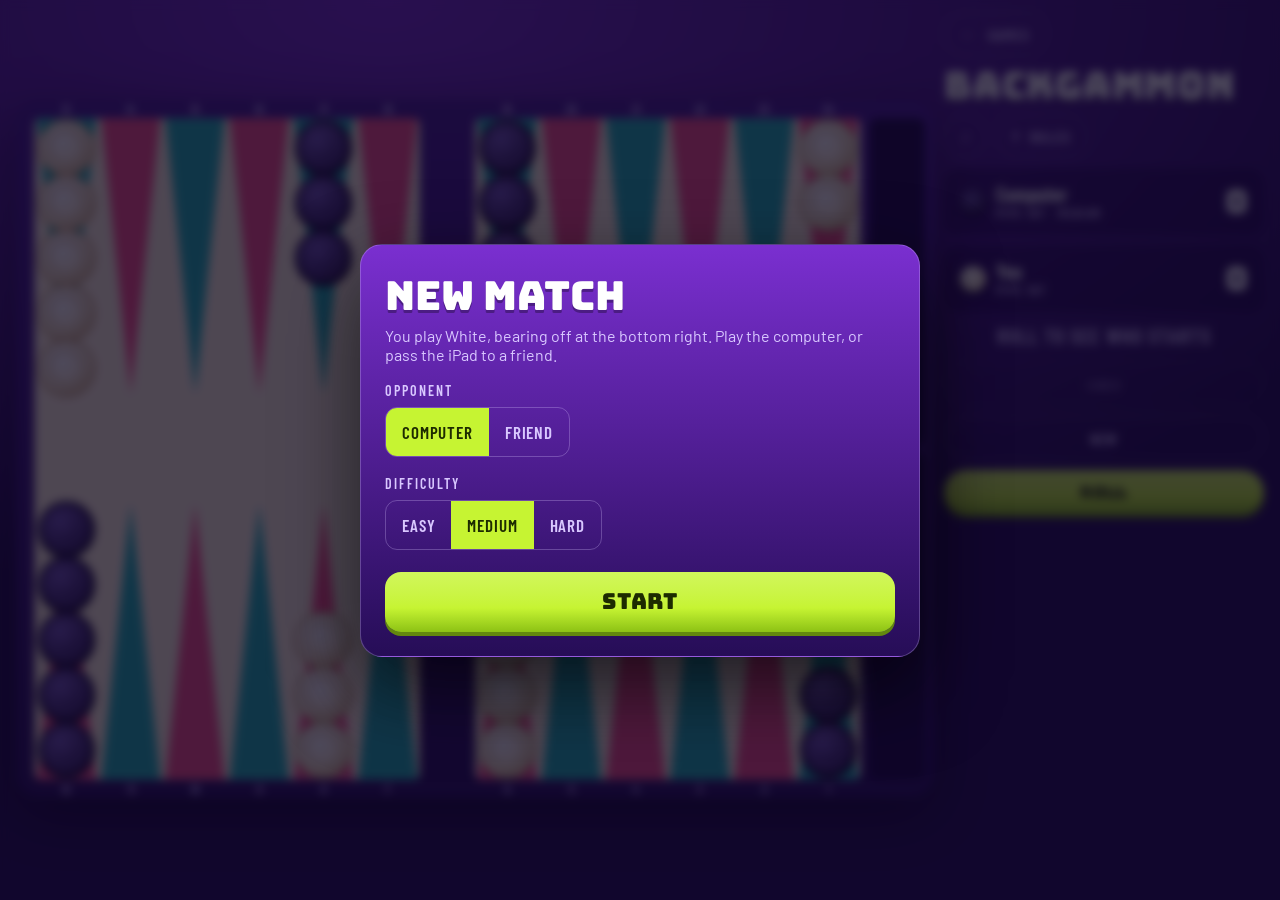
==== games/backgammon/index.html @ a5b7aa3c "Add Game Room site: carousel game select, Checkers, Backgammon, Dots & Boxes - index.html: swipeable" ====
<!doctype html>
<html lang="en">
<head>
<meta charset="utf-8">
<meta name="viewport" content="width=device-width, initial-scale=1, viewport-fit=cover, user-scalable=no">
<meta name="apple-mobile-web-app-capable" content="yes">
<meta name="mobile-web-app-capable" content="yes">
<meta name="apple-mobile-web-app-status-bar-style" content="black-translucent">
<meta name="theme-color" content="#3a1478">
<title>Backgammon</title>
<link rel="stylesheet" href="../../assets/kit.css">
<style>
/* Layout: portrait = top bar, player cards, status, board (turned sideways so it fills a tall screen), action row.
   Landscape = board on the left at full height, side rail on the right. */
:root{
  --bg1:#7a2fd0; --bg2:#260d57;
  --muted:#d9c8ff; --panel:rgba(20,0,60,.35); --line:rgba(217,200,255,.28);
  --accent:#c6f432; --accent-2:#8dc214; --accent-ink:#1d2b00;
}
.page{height:100%;display:grid;gap:10px;
  grid-template-columns:minmax(0,1fr);
  grid-template-rows:auto auto auto minmax(0,1fr) auto;
  grid-template-areas:"top" "players" "status" "board" "actions"}
.topbar{grid-area:top}
.players{grid-area:players}
.status{grid-area:status}
.boardArea{grid-area:board;min-height:0;display:flex;align-items:center;justify-content:center}
.boardArea svg{width:100%;height:100%;display:block;filter:drop-shadow(0 18px 30px rgba(0,0,0,.45))}
.actions{grid-area:actions;display:flex;gap:10px;justify-content:center}
.actions .btn{flex:1;max-width:220px}
.actions #btnMain{flex:2}
@media (orientation:landscape) and (min-width:700px){
  .page{grid-template-columns:minmax(0,1fr) clamp(250px,27vw,320px);
    grid-template-rows:auto auto auto minmax(0,1fr);
    grid-template-areas:"board top" "board players" "board status" "board actions"}
  .players{grid-template-columns:1fr}
  .actions{flex-direction:column;justify-content:flex-start}
  .actions .btn,.actions #btnMain{flex:none;max-width:none}
}
.swatch.w{background:radial-gradient(circle at 40% 35%,#fff,#f5e6c8 70%,#c9a978)}
.swatch.k{background:radial-gradient(circle at 40% 35%,#6b4fb0,#33215c 70%,#160b33)}

/* SVG pieces */
.hl{animation:pulse 1s ease-in-out infinite}
@keyframes pulse{50%{opacity:.35}}
.hit{fill:transparent;cursor:pointer}
@media (prefers-reduced-motion: reduce){ .hl{animation:none} }
</style>
</head>
<body>
<div class="page">
  <header class="topbar">
    <a class="btn" href="../../index.html" aria-label="Back to all games">&#8592;<span class="wide">&nbsp;Games</span></a>
    <div class="logo">BACKGAMMON</div>
    <div class="btns">
      <button class="btn" id="btnSound" type="button">♪</button>
      <button class="btn" id="btnRules" type="button" aria-label="Rules">?<span class="wide">&nbsp;Rules</span></button>
    </div>
  </header>

  <section class="players" aria-label="Players">
    <div class="pcard" id="card1"><span class="swatch k"></span><div class="who"><div class="nm" id="name1">Computer</div><div class="sub" id="sub1"></div></div><div class="num" id="score1" title="Match points">0</div></div>
    <div class="pcard" id="card0"><span class="swatch w"></span><div class="who"><div class="nm" id="name0">You</div><div class="sub" id="sub0"></div></div><div class="num" id="score0" title="Match points">0</div></div>
  </section>

  <div class="status" id="status" role="status" aria-live="polite"></div>

  <div class="boardArea" id="boardArea">
    <svg id="svg" xmlns="http://www.w3.org/2000/svg" role="img" aria-label="Backgammon board"></svg>
  </div>

  <div class="actions">
    <button class="btn" id="btnUndo" type="button">Undo</button>
    <button class="btn" id="btnNew" type="button">New</button>
    <button class="btn primary" id="btnMain" type="button">ROLL</button>
  </div>
</div>

<div class="overlay" id="setup" hidden>
  <div class="sheet" role="dialog" aria-labelledby="setupTitle">
    <h2 id="setupTitle">New match</h2>
    <p class="sub">You play White, bearing off at the bottom right. Play the computer, or pass the iPad to a friend.</p>
    <h4>Opponent</h4>
    <div class="seg" id="segMode"><button type="button" data-v="cpu">Computer</button><button type="button" data-v="2p">Friend</button></div>
    <div id="levelWrap">
      <h4>Difficulty</h4>
      <div class="seg" id="segLevel"><button type="button" data-v="easy">Easy</button><button type="button" data-v="medium">Medium</button><button type="button" data-v="hard">Hard</button></div>
    </div>
    <button class="btn primary big go" id="btnStart" type="button">START</button>
  </div>
</div>

<div class="overlay" id="rulesBox" hidden>
  <div class="sheet" role="dialog" aria-labelledby="rulesTitle">
    <h2 id="rulesTitle">How to play</h2>
    <ol class="rules">
      <li>Race all 15 of your checkers around the board into your home (the six points at the bottom right for White), then bear them off. First to bear off all 15 wins.</li>
      <li>Roll two dice. Each die is a separate move. Doubles play four times.</li>
      <li>Tap a checker, then tap one of the glowing points to move it. You can't land on a point holding two or more of your opponent's checkers.</li>
      <li>Land on a lone opposing checker (a <b>blot</b>) to hit it onto the bar. A checker on the bar must come back in through the opponent's home before anything else can move.</li>
      <li>You must use both dice if you can. If only one can be played, you must play the larger one if possible.</li>
      <li>Once all your checkers are home, move them onto the tray to bear off. A die bigger than needed can bear off your farthest checker.</li>
      <li>Win before your opponent bears any off for a <b>gammon</b> (2 points). If they also still have a checker on the bar or in your home, it's a <b>backgammon</b> (3 points).</li>
    </ol>
    <button class="btn primary big go" id="closeRules" type="button">GOT IT</button>
  </div>
</div>

<div class="overlay" id="overBox" hidden>
  <div class="sheet center" role="dialog" aria-labelledby="overTitle">
    <h2 id="overTitle">You win</h2>
    <p class="sub" id="overSub"></p>
    <button class="btn primary big go" id="btnNext" type="button">NEXT GAME</button>
    <button class="btn go" id="btnChange" type="button" style="width:100%">New match</button>
  </div>
</div>

<script src="../../assets/kit.js"></script>
<script>
(function(){
'use strict';
const {sleep, sound, callout, confetti, stopConfetti, seg, RM} = Kit;
const $ = id => document.getElementById(id);
const store = Kit.store('backgammon');

/* ---------- Engine ----------
   pts[1..24]: positive = White (side 0), negative = Black (side 1).
   White moves 24 -> 1 and bears off from 1-6. Black moves 1 -> 24 and bears off from 19-24.
   A single move is {from, to, d}; from may be 'bar', to may be 'off'. */
const BAR = 'bar', OFF = 'off';
const sgn = side => side === 0 ? 1 : -1;
const clone = st => ({pts: st.pts.slice(), bar: st.bar.slice(), off: st.off.slice()});
const key = st => st.pts.join(',') + '|' + st.bar.join(',') + '|' + st.off.join(',');

function initialPos(){
  const pts = new Array(26).fill(0);
  pts[24] = 2; pts[13] = 5; pts[8] = 3; pts[6] = 5;
  pts[1] = -2; pts[12] = -5; pts[17] = -3; pts[19] = -5;
  return {pts, bar: [0, 0], off: [0, 0]};
}
function allHome(st, side){
  if (st.bar[side]) return false;
  const s = sgn(side);
  for (let p = 1; p <= 24; p++){
    if (st.pts[p] * s > 0 && (side === 0 ? p > 6 : p < 19)) return false;
  }
  return true;
}
function singles(st, side, d){
  const s = sgn(side), out = [];
  const open = p => st.pts[p] * s >= -1;
  if (st.bar[side]){
    const to = side === 0 ? 25 - d : d;
    if (open(to)) out.push({from: BAR, to, d});
    return out;
  }
  const home = allHome(st, side);
  for (let p = 1; p <= 24; p++){
    if (st.pts[p] * s <= 0) continue;
    const t = side === 0 ? p - d : p + d;
    if (t >= 1 && t <= 24){ if (open(t)) out.push({from: p, to: t, d}); }
    else if (home){
      const exact = side === 0 ? t === 0 : t === 25;
      let behind = false;
      if (!exact){
        if (side === 0){ for (let q = p + 1; q <= 6; q++) if (st.pts[q] > 0) behind = true; }
        else { for (let q = 19; q < p; q++) if (st.pts[q] < 0) behind = true; }
      }
      if (exact || !behind) out.push({from: p, to: OFF, d});
    }
  }
  return out;
}
function applyMove(st, side, m){
  const n = clone(st), s = sgn(side);
  if (m.from === BAR) n.bar[side]--; else n.pts[m.from] -= s;
  if (m.to === OFF) n.off[side]++;
  else {
    if (n.pts[m.to] * s === -1){ n.pts[m.to] = 0; n.bar[1 - side]++; }
    n.pts[m.to] += s;
  }
  return n;
}
const isHit = (st, side, m) => m.to !== OFF && st.pts[m.to] * sgn(side) === -1;
const distinct = R => [...new Set(R)];
const without = (R, d) => { const i = R.indexOf(d), c = R.slice(); c.splice(i, 1); return c; };

function maxMoves(st, side, R, memo){
  if (!R.length) return 0;
  const k = key(st) + '#' + R.join('');
  if (memo.has(k)) return memo.get(k);
  let best = 0;
  outer: for (const d of distinct(R)){
    const rest = without(R, d);
    for (const m of singles(st, side, d)){
      const v = 1 + maxMoves(applyMove(st, side, m), side, rest, memo);
      if (v > best) best = v;
      if (best === R.length) break outer;
    }
  }
  memo.set(k, best);
  return best;
}
/* Moves playable right now, given that the turn must use `need` more dice in total. */
function legalNow(st, side, R, need, total, diceAll){
  if (need <= 0) return [];
  const memo = new Map(), out = [];
  for (const d of distinct(R)){
    const rest = without(R, d);
    for (const m of singles(st, side, d)){
      if (1 + maxMoves(applyMove(st, side, m), side, rest, memo) === need) out.push(m);
    }
  }
  if (total === 1 && diceAll.length === 2 && diceAll[0] !== diceAll[1] && R.length === 2){
    const hi = Math.max(...R);
    if (out.some(m => m.d === hi)) return out.filter(m => m.d === hi);
  }
  return out;
}
/* Every distinct end position for a full turn, with one move sequence reaching it. */
function allPlays(st, side, dice){
  const total = maxMoves(st, side, dice, new Map());
  const out = new Map();
  if (!total) return [];
  // if only one die can be played, it must be the larger one when possible
  let start = dice;
  if (total === 1 && dice.length === 2 && dice[0] !== dice[1]){
    const hi = Math.max(...dice), lo = Math.min(...dice);
    start = singles(st, side, hi).length ? [hi] : [lo];
  }
  const seen = new Set();
  (function rec(cur, R, seq){
    if (seq.length === total){ const k = key(cur); if (!out.has(k)) out.set(k, {seq, st: cur}); return; }
    const vk = key(cur) + '#' + R.join('');
    if (seen.has(vk)) return; seen.add(vk);
    for (const d of distinct(R)) for (const m of singles(cur, side, d)) rec(applyMove(cur, side, m), without(R, d), seq.concat(m));
  })(st, start, []);
  return [...out.values()];
}
function pipCount(st, side){
  let n = st.bar[side] * 25;
  for (let p = 1; p <= 24; p++){
    const v = st.pts[p] * sgn(side);
    if (v > 0) n += v * (side === 0 ? p : 25 - p);
  }
  return n;
}

/* ---------- Computer player ---------- */
const HITP = [0, 11, 12, 14, 15, 15, 17, 6, 6, 5, 3, 2, 3]; // ways out of 36 to hit at distance d
function evaluate(st, side){
  const s = sgn(side), o = 1 - side;
  const P = r => st.pts[side === 0 ? r : 25 - r] * s;   // my-relative view: r=1 is my deepest home point
  let myPip = st.bar[side] * 25, opPip = st.bar[o] * 25, myMax = st.bar[side] ? 25 : 0, opMin = st.bar[o] ? 0 : 26;
  for (let r = 1; r <= 24; r++){
    const v = P(r);
    if (v > 0){ myPip += v * r; if (r > myMax) myMax = r; }
    else if (v < 0){ opPip += -v * (25 - r); if (r < opMin) opMin = r; }
  }
  if (myMax < opMin) return (opPip - myPip) * 2 + st.off[side] * 2;   // pure race
  let sc = (opPip - myPip) * 0.9;
  let run = 0, bestRun = 0, homeMade = 0;
  for (let r = 1; r <= 24; r++){
    const v = P(r);
    if (v >= 2){
      sc += 2;
      if (r <= 6){ sc += 4; homeMade++; }
      if (r >= 4 && r <= 7) sc += 3;
      if (r >= 18) sc += 2.5;
      if (v > 3) sc -= (v - 3) * 1.2;
      run++; if (run > bestRun) bestRun = run;
    } else run = 0;
    if (v === 1){
      let shots = 0;
      for (let d = 1; d <= 12; d++){
        const q = r - d; if (q < 0) break;
        const opp = q === 0 ? st.bar[o] : Math.max(0, -P(q));
        if (opp) shots += HITP[d];
      }
      sc -= Math.min(shots, 30) / 36 * (8 + (25 - r) * 0.6);
    }
  }
  if (bestRun >= 3) sc += (bestRun - 2) * (bestRun - 2) * 4;
  sc += st.bar[o] * (6 + homeMade * 2);
  sc -= st.bar[side] * 6;
  sc += st.off[side] * 1.5;
  return sc;
}
const ROLLS = []; for (let a = 1; a <= 6; a++) for (let b = a; b <= 6; b++) ROLLS.push({dice: a === b ? [a, a, a, a] : [a, b], w: a === b ? 1 : 2});
function choosePlay(st, side, dice, level){
  const plays = allPlays(st, side, dice);
  if (plays.length <= 1) return plays[0];
  if (level === 'easy' && Math.random() < 0.45) return plays[Math.floor(Math.random() * plays.length)];
  plays.forEach(p => p.v = evaluate(p.st, side) + (level === 'easy' ? Math.random() * 12 : 0));
  plays.sort((a, b) => b.v - a.v);
  if (level !== 'hard') return plays[0];
  // look one roll ahead: how does each top candidate hold up against the opponent's best reply?
  const o = 1 - side, cands = plays.slice(0, 6), t0 = performance.now();
  for (const c of cands){
    let sum = 0, wt = 0;
    for (const r of ROLLS){
      const replies = allPlays(c.st, o, r.dice);
      let worst = evaluate(c.st, side);
      if (replies.length){
        let bv = -Infinity, bs = null;
        for (const rp of replies){ const v = evaluate(rp.st, o); if (v > bv){ bv = v; bs = rp.st; } }
        worst = evaluate(bs, side);
      }
      sum += worst * r.w; wt += r.w;
    }
    c.v2 = sum / wt;
    if (performance.now() - t0 > 1500) break;
  }
  cands.sort((a, b) => (b.v2 ?? -1e9) - (a.v2 ?? -1e9));
  return cands[0];
}

/* ---------- State ---------- */
const cfg = Object.assign({mode: 'cpu', level: 'medium'}, store.get('cfg', {}));
let S = null;
/* S: {st, turn, phase:'opening'|'roll'|'move'|'done'|'over', dice:[{v,used}], total, stack:[], opening:[a,b]|null,
       score:[a,b], mode, level, last:[moves of previous turn]} */
let sel = null, busy = false, gen = 0, rolling = null, portrait = false, flyers = [], hidden = [];
const isCpu = side => S.mode === 'cpu' && side === 1;
const names = () => S.mode === 'cpu' ? ['You', 'Computer'] : ['White', 'Black'];
const remaining = () => S.dice.filter(d => !d.used).map(d => d.v);
const usedCount = () => S.dice.filter(d => d.used).length;
function legal(){
  if (S.phase !== 'move') return [];
  return legalNow(S.st, S.turn, remaining(), S.total - usedCount(), S.total, S.dice.map(d => d.v).slice(0, 2));
}
function save(){ store.set('game', S); }

/* ---------- Geometry (landscape board coordinates; portrait rotates the whole group) ---------- */
const W = 1000, H = 760, R = 30;
const colX = col => (col < 6 ? 20 + col * 70 : 500 + (col - 6) * 70);
const pointCol = p => p <= 12 ? 12 - p : p - 13;
const isTop = p => p >= 13;
const step = (n, room) => n <= 5 ? 60 : Math.min(60, room / (n - 1));
function slot(loc, side, i, n){
  if (loc === BAR){
    const st = step(n, 270);
    return {x: 470, y: side === 0 ? 380 - 40 - i * st : 380 + 40 + i * st};
  }
  if (loc === OFF) return {x: 960, y: side === 0 ? 740 - 12 - i * 21 : 20 + 12 + i * 21};
  const cx = colX(pointCol(loc)) + 35, st = step(n, 290);
  return {x: cx, y: isTop(loc) ? 20 + R + 2 + i * st : 740 - R - 2 - i * st};
}
function countAt(st, loc, side){
  if (loc === BAR) return st.bar[side];
  if (loc === OFF) return st.off[side];
  return Math.abs(st.pts[loc]);
}

/* ---------- Rendering ---------- */
const svg = $('svg');
const PIPS = {1: [[0, 0]], 2: [[-1, -1], [1, 1]], 3: [[-1, -1], [0, 0], [1, 1]], 4: [[-1, -1], [1, -1], [-1, 1], [1, 1]], 5: [[-1, -1], [1, -1], [0, 0], [-1, 1], [1, 1]], 6: [[-1, -1], [1, -1], [-1, 0], [1, 0], [-1, 1], [1, 1]]};
function checker(side, x, y, cls){
  const f = side === 0 ? 'url(#cw)' : 'url(#ck)', st = side === 0 ? '#b8956a' : '#12082b', ring = side === 0 ? 'rgba(170,130,80,.45)' : 'rgba(140,110,220,.45)';
  return `<g transform="translate(${x},${y})" class="${cls || ''}"><circle r="${R}" fill="${f}" stroke="${st}" stroke-width="2.5"/><circle r="${R * .62}" fill="none" stroke="${ring}" stroke-width="2.5"/></g>`;
}
function slab(side, x, y){
  return `<rect x="${x - 25}" y="${y - 9}" width="50" height="17" rx="5" fill="${side === 0 ? '#fff4e0' : '#3b2569'}" stroke="${side === 0 ? '#b8956a' : '#12082b'}" stroke-width="2"/>`;
}
function die(x, y, v, used, size){
  const s = size || 56, h = s / 2;
  let out = `<g transform="translate(${x},${y})" opacity="${used ? .3 : 1}"><rect x="${-h}" y="${-h + 4}" width="${s}" height="${s}" rx="${s * .2}" fill="#5e8a00"/><rect x="${-h}" y="${-h}" width="${s}" height="${s}" rx="${s * .2}" fill="url(#dg)" stroke="#5e8a00" stroke-width="1.5"/>`;
  for (const [a, b] of PIPS[v]) out += `<circle cx="${a * s * .27}" cy="${b * s * .27}" r="${s * .09}" fill="#22113f"/>`;
  return out + '</g>';
}
function isHidden(loc, side, i){ return hidden.some(h => h.loc === loc && h.side === side && h.i === i); }

function render(){
  const area = $('boardArea');
  portrait = area.clientWidth < area.clientHeight * 0.95;
  svg.setAttribute('viewBox', portrait ? `0 0 ${H} ${W}` : `0 0 ${W} ${H}`);
  const lg = busy ? [] : legal();
  const sources = new Set(lg.map(m => m.from));
  const dests = new Set(sel !== null ? lg.filter(m => m.from === sel).map(m => m.to) : []);
  let o = `<defs>
    <radialGradient id="cw" cx="40%" cy="35%" r="70%"><stop offset="0" stop-color="#ffffff"/><stop offset=".7" stop-color="#f7ead0"/><stop offset="1" stop-color="#d8bb8e"/></radialGradient>
    <radialGradient id="ck" cx="40%" cy="35%" r="70%"><stop offset="0" stop-color="#7a5cc4"/><stop offset=".7" stop-color="#3b2569"/><stop offset="1" stop-color="#1c0f3d"/></radialGradient>
    <linearGradient id="dg" x1="0" y1="0" x2="1" y2="1"><stop offset="0" stop-color="#eaff9a"/><stop offset=".6" stop-color="#c6f432"/><stop offset="1" stop-color="#9fd11c"/></linearGradient>
    <linearGradient id="fr" x1="0" y1="0" x2="0" y2="1"><stop offset="0" stop-color="#4a1d96"/><stop offset="1" stop-color="#2a0f60"/></linearGradient>
  </defs>`;
  o += `<g transform="${portrait ? `translate(${H},0) rotate(90)` : ''}">`;
  o += `<rect x="0" y="0" width="${W}" height="${H}" rx="26" fill="url(#fr)"/>`;
  o += `<rect x="20" y="20" width="420" height="720" rx="6" fill="#fff3dc"/><rect x="500" y="20" width="420" height="720" rx="6" fill="#fff3dc"/>`;
  o += `<rect x="930" y="20" width="60" height="355" rx="8" fill="#1d0947"/><rect x="930" y="385" width="60" height="355" rx="8" fill="#1d0947"/>`;
  // points
  for (let p = 1; p <= 24; p++){
    const x = colX(pointCol(p)), top = isTop(p), col = (pointCol(p) + (top ? 0 : 1)) % 2 ? '#ff4f8b' : '#1fb5b5';
    const tip = top ? 20 + 300 : 740 - 300, base = top ? 20 : 740;
    o += `<polygon points="${x + 3},${base} ${x + 67},${base} ${x + 35},${tip}" fill="${col}"/>`;
    if (dests.has(p)) o += `<polygon class="hl" points="${x + 3},${base} ${x + 67},${base} ${x + 35},${tip}" fill="#c6f432" opacity=".85"/>`;
    const ly = top ? 12 : 752, lx = x + 35;
    o += `<text x="${lx}" y="${ly}" font-size="13" font-family="Barlow Condensed, sans-serif" font-weight="700" fill="#cdb6ff" text-anchor="middle" dominant-baseline="middle"${portrait ? ` transform="rotate(-90 ${lx} ${ly})"` : ''}>${p}</text>`;
  }
  if (dests.has(OFF)) o += `<rect class="hl" x="930" y="${S.turn === 0 ? 385 : 20}" width="60" height="355" rx="8" fill="#c6f432" opacity=".7"/>`;
  // checkers on points
  for (let p = 1; p <= 24; p++){
    const v = S.st.pts[p]; if (!v) continue;
    const side = v > 0 ? 0 : 1, n = Math.abs(v);
    for (let i = 0; i < n; i++){
      if (isHidden(p, side, i)) continue;
      const {x, y} = slot(p, side, i, n);
      const topOne = i === n - 1;
      o += checker(side, x, y);
      if (topOne && sel === p) o += `<circle cx="${x}" cy="${y}" r="${R + 3}" fill="none" stroke="#c6f432" stroke-width="7"/>`;
      else if (topOne && sources.has(p) && !isCpu(S.turn)) o += `<circle class="hl" cx="${x}" cy="${y}" r="${R + 1}" fill="none" stroke="#c6f432" stroke-width="5"/>`;
      if (topOne && n > 5) o += `<text x="${x}" y="${y + 1}" font-size="26" font-family="Bungee, sans-serif" fill="${side === 0 ? '#3a1478' : '#fff'}" text-anchor="middle" dominant-baseline="middle"${portrait ? ` transform="rotate(-90 ${x} ${y})"` : ''}>${n}</text>`;
    }
  }
  // bar
  for (const side of [0, 1]){
    const n = S.st.bar[side];
    for (let i = 0; i < n; i++){
      if (isHidden(BAR, side, i)) continue;
      const {x, y} = slot(BAR, side, i, n);
      o += checker(side, x, y);
      if (i === n - 1 && sel === BAR && S.turn === side) o += `<circle cx="${x}" cy="${y}" r="${R + 3}" fill="none" stroke="#c6f432" stroke-width="7"/>`;
      else if (i === n - 1 && sources.has(BAR) && S.turn === side && !isCpu(side)) o += `<circle class="hl" cx="${x}" cy="${y}" r="${R + 1}" fill="none" stroke="#c6f432" stroke-width="5"/>`;
    }
    const m = S.st.off[side];
    for (let i = 0; i < m; i++){ if (isHidden(OFF, side, i)) continue; const {x, y} = slot(OFF, side, i, m); o += slab(side, x, y); }
  }
  // dice
  const diceY = 380;
  if (S.phase === 'opening' && S.opening){
    o += die(710, diceY, S.opening[0], false); o += die(230, diceY, S.opening[1], false);
  } else if (rolling){
    const cx = rolling.side === 0 ? 710 : 230;
    o += die(cx - 34, diceY, rolling.a, false); o += die(cx + 34, diceY, rolling.b, false);
  } else if (S.dice.length && (S.phase === 'move' || S.phase === 'done')){
    const cx = S.turn === 0 ? 710 : 230, n = S.dice.length, gap = n === 4 ? 58 : 68, sz = n === 4 ? 50 : 56;
    S.dice.forEach((d, i) => { o += die(cx + (i - (n - 1) / 2) * gap, diceY, d.v, d.used, sz); });
  }
  o += '<g id="fly"></g>';
  // tap targets
  for (let p = 1; p <= 24; p++){
    const x = colX(pointCol(p)), top = isTop(p);
    o += `<rect class="hit" data-loc="${p}" x="${x}" y="${top ? 20 : 380}" width="70" height="360"/>`;
  }
  o += `<rect class="hit" data-loc="bar" x="440" y="20" width="60" height="720"/>`;
  o += `<rect class="hit" data-loc="off" x="925" y="20" width="75" height="720"/>`;
  o += '</g>';
  svg.innerHTML = o;
  renderUI();
}

function renderUI(){
  const n = names();
  for (const side of [0, 1]){
    $('name' + side).textContent = n[side];
    $('sub' + side).textContent = 'Pips ' + pipCount(S.st, side) + (S.st.off[side] ? ' · Off ' + S.st.off[side] : '') + (side === 1 && S.mode === 'cpu' ? ' · ' + S.level : '');
    $('score' + side).textContent = S.score[side];
    $('card' + side).classList.toggle('on', S.phase !== 'over' && S.phase !== 'opening' && S.turn === side);
  }
  const st = $('status'), main = $('btnMain');
  let text = '', btn = '', enabled = false;
  const me = S.mode === 'cpu' ? (S.turn === 0 ? 'Your' : "Computer's") : n[S.turn] + "'s";
  if (S.phase === 'opening'){
    text = S.opening ? (S.opening[0] === S.opening[1] ? 'Tie! Roll again' : (S.opening[0] > S.opening[1] ? n[0] : n[1]) + (S.mode === 'cpu' && S.opening[0] > S.opening[1] ? ' go first' : ' goes first')) : 'Roll to see who starts';
    btn = 'ROLL'; enabled = !busy;
  } else if (S.phase === 'roll'){
    text = me + ' roll'; btn = 'ROLL'; enabled = !busy && !isCpu(S.turn);
  } else if (S.phase === 'move'){
    if (isCpu(S.turn)) text = 'Computer is moving';
    else if (S.total === 0) text = 'No legal moves · passing';
    else text = me + ' move · ' + (S.total - usedCount()) + ' to play';
    btn = 'DONE'; enabled = false;
  } else if (S.phase === 'done'){
    text = isCpu(S.turn) ? 'Computer is moving' : 'Tap Done to end your turn'; btn = 'DONE'; enabled = !busy && !isCpu(S.turn);
  } else if (S.phase === 'over'){ text = 'Game over'; btn = 'NEXT GAME'; enabled = true; }
  st.textContent = text;
  main.textContent = btn; main.disabled = !enabled;
  $('btnUndo').disabled = busy || isCpu(S.turn) || !S.stack.length || S.phase === 'over';
}

/* ---------- Animation ---------- */
function tween(el, a, b, dur){
  return new Promise(res => {
    if (RM){ el.setAttribute('transform', `translate(${b.x},${b.y})`); return res(); }
    const t0 = performance.now(), lift = Math.min(60, 20 + Math.hypot(b.x - a.x, b.y - a.y) * .12);
    (function f(t){
      const k = Math.min(1, (t - t0) / dur), e = 1 - Math.pow(1 - k, 3);
      el.setAttribute('transform', `translate(${a.x + (b.x - a.x) * e},${a.y + (b.y - a.y) * e - Math.sin(Math.PI * k) * lift})`);
      if (k < 1) requestAnimationFrame(f); else res();
    })(t0);
  });
}
async function animateMove(prev, side, m, next){
  const fromN = countAt(prev, m.from, side), toN = countAt(next, m.to, side);
  const a = slot(m.from, side, fromN - 1, fromN), b = slot(m.to, side, toN - 1, toN);
  const jobs = [{side, a, b, loc: m.to, i: toN - 1}];
  if (isHit(prev, side, m)){
    const o = 1 - side, bn = next.bar[o];
    jobs.push({side: o, a: slot(m.to, o, 0, 1), b: slot(BAR, o, bn - 1, bn), loc: BAR, i: bn - 1});
  }
  hidden = jobs.map(j => ({loc: j.loc, side: j.side, i: j.i}));
  const saved = S.st; S.st = next;
  render();
  const fly = svg.querySelector('#fly');
  const ps = jobs.map(j => {
    const g = document.createElementNS('http://www.w3.org/2000/svg', 'g');
    g.innerHTML = checker(j.side, 0, 0);
    g.setAttribute('transform', `translate(${j.a.x},${j.a.y})`);
    fly.appendChild(g);
    return tween(g, j.a, j.b, 340);
  });
  await Promise.all(ps);
  hidden = [];
  S.st = saved;
}

/* ---------- Turn flow ---------- */
async function rollDice(){
  const my = gen;
  busy = true; sound.dice();
  const a = 1 + Math.floor(Math.random() * 6), b = 1 + Math.floor(Math.random() * 6);
  if (!RM){
    for (let k = 0; k < 7; k++){
      rolling = {side: S.turn, a: 1 + Math.floor(Math.random() * 6), b: 1 + Math.floor(Math.random() * 6)};
      render(); await sleep(60);
      if (my !== gen) return;
    }
  }
  rolling = null;
  S.dice = (a === b ? [a, a, a, a] : [a, b]).map(v => ({v, used: false}));
  S.total = maxMoves(S.st, S.turn, S.dice.map(d => d.v), new Map());
  S.stack = []; S.phase = 'move'; sel = null;
  busy = false;
  if (a === b) callout('DOUBLES!');
  autoSelect();
  save(); render();
  if (S.total === 0){
    await sleep(1700);
    if (my !== gen) return;
    endTurn();
    return;
  }
  if (isCpu(S.turn)) cpuMove();
}
async function openingRoll(){
  const my = gen;
  busy = true; sound.dice();
  for (let k = 0; k < (RM ? 1 : 7); k++){
    S.opening = [1 + Math.floor(Math.random() * 6), 1 + Math.floor(Math.random() * 6)];
    render(); await sleep(60); if (my !== gen) return;
  }
  busy = false; save(); render();
  const [a, b] = S.opening;
  if (a === b) return;
  busy = true; render();
  await sleep(1300);
  if (my !== gen) return;
  S.turn = a > b ? 0 : 1;
  S.dice = [a, b].map(v => ({v, used: false}));
  S.total = maxMoves(S.st, S.turn, [a, b], new Map());
  S.stack = []; S.phase = 'move'; S.opening = null; sel = null;
  busy = false;
  autoSelect(); save(); render();
  if (isCpu(S.turn)) cpuMove();
}
function autoSelect(){
  if (isCpu(S.turn)) return;
  const lg = legal(), from = new Set(lg.map(m => m.from));
  if (from.size === 1) sel = [...from][0];
}
async function doMove(m){
  const my = gen;
  busy = true;
  const prev = S.st, next = applyMove(prev, S.turn, m), hit = isHit(prev, S.turn, m);
  S.stack.push({st: prev, dice: S.dice.map(d => d.used), phase: S.phase});
  sel = null;
  await animateMove(prev, S.turn, m, next);
  if (my !== gen) return;
  S.st = next;
  S.dice.find(d => !d.used && d.v === m.d).used = true;
  if (hit){ sound.capture(); callout('HIT!'); } else if (m.to === OFF) sound.good(); else sound.place();
  busy = false;
  if (S.st.off[S.turn] === 15){ gameOver(S.turn); return; }
  if (usedCount() >= S.total) S.phase = 'done';
  else if (!isCpu(S.turn)){
    // keep the same checker selected if it can keep going
    const lg = legal();
    if (m.to !== OFF && lg.some(x => x.from === m.to)) sel = m.to; else autoSelect();
  }
  save(); render();
}
function undo(){
  if (busy || !S.stack.length || isCpu(S.turn)) return;
  const h = S.stack.pop();
  S.st = h.st; S.dice.forEach((d, i) => d.used = h.dice[i]); S.phase = h.phase;
  sel = null; autoSelect(); sound.click(); save(); render();
}
function endTurn(){
  S.turn = 1 - S.turn; S.phase = 'roll'; S.dice = []; S.stack = []; S.total = 0; sel = null;
  save(); render();
  if (isCpu(S.turn)) setTimeout(() => { if (S.phase === 'roll' && isCpu(S.turn)) rollDice(); }, 700);
}
async function cpuMove(){
  const my = gen;
  busy = true; render();
  await sleep(500);
  const play = choosePlay(S.st, S.turn, S.dice.map(d => d.v), S.level);
  busy = false;
  if (!play){ endTurn(); return; }
  for (const m of play.seq){
    if (my !== gen) return;
    await doMove(m);
    if (S.phase === 'over' || my !== gen) return;
    busy = true; render();
    await sleep(380);
    busy = false;
  }
  if (my !== gen) return;
  await sleep(300);
  if (my === gen && S.phase !== 'over') endTurn();
}
function gameOver(winner){
  const loser = 1 - winner, st = S.st;
  let pts = 1, kind = 'Single game';
  if (st.off[loser] === 0){
    let back = st.bar[loser] > 0;
    for (let p = 1; p <= 24; p++){
      const v = st.pts[p] * sgn(loser);
      if (v > 0 && (winner === 0 ? p <= 6 : p >= 19)) back = true;
    }
    pts = back ? 3 : 2; kind = back ? 'Backgammon!' : 'Gammon!';
  }
  S.score[winner] += pts;
  S.phase = 'over'; S.dice = []; S.stack = [];
  save(); render();
  const n = names(), cpuWon = S.mode === 'cpu' && winner === 1;
  $('overTitle').textContent = S.mode === 'cpu' ? (winner === 0 ? 'You win!' : 'Computer wins') : n[winner] + ' wins!';
  $('overSub').textContent = kind + ' · ' + pts + (pts === 1 ? ' point' : ' points') + '. Match: ' + n[0] + ' ' + S.score[0] + ' – ' + S.score[1] + ' ' + n[1] + '.';
  setTimeout(() => {
    $('overBox').hidden = false;
    if (cpuWon) sound.bad(); else { sound.win(); confetti(['#c6f432', '#ff4f8b', '#1fb5b5', '#fff3dc', '#7a5cc4']); }
  }, 600);
}

/* ---------- Input ---------- */
svg.addEventListener('click', e => {
  const t = e.target.closest('.hit'); if (!t) return;
  if (!S || busy || isCpu(S.turn) || S.phase !== 'move') return;
  let loc = t.dataset.loc; if (loc !== BAR && loc !== OFF) loc = +loc;
  const lg = legal();
  if (sel !== null){
    const ms = lg.filter(m => m.from === sel && m.to === loc).sort((a, b) => a.d - b.d);
    if (ms.length){ doMove(ms[0]); return; }
  }
  if (lg.some(m => m.from === loc)){ sel = sel === loc ? null : loc; sound.click(); }
  else sel = null;
  render();
});
$('btnMain').addEventListener('click', () => {
  if (busy) return;
  if (S.phase === 'opening') openingRoll();
  else if (S.phase === 'roll' && !isCpu(S.turn)) rollDice();
  else if (S.phase === 'done' && !isCpu(S.turn)){ sound.click(); endTurn(); }
  else if (S.phase === 'over') nextGame();
});
$('btnUndo').addEventListener('click', undo);

/* ---------- Lifecycle ---------- */
function fresh(score){
  return {st: initialPos(), turn: 0, phase: 'opening', dice: [], total: 0, stack: [], opening: null, score: score || [0, 0], mode: cfg.mode, level: cfg.level};
}
function nextGame(){
  gen++; stopConfetti(); $('overBox').hidden = true;
  S = fresh(S ? S.score : null); sel = null; busy = false; rolling = null;
  save(); render();
}
function newMatch(){ gen++; S = null; nextGame(); }

$('btnNew').addEventListener('click', () => { syncSetup(); $('setup').hidden = false; });
$('btnStart').addEventListener('click', () => { store.set('cfg', cfg); $('setup').hidden = true; newMatch(); });
$('btnRules').addEventListener('click', () => $('rulesBox').hidden = false);
$('closeRules').addEventListener('click', () => $('rulesBox').hidden = true);
$('btnNext').addEventListener('click', nextGame);
$('btnChange').addEventListener('click', () => { $('overBox').hidden = true; stopConfetti(); syncSetup(); $('setup').hidden = false; });
['setup', 'rulesBox'].forEach(id => $(id).addEventListener('click', e => { if (e.target.id === id && S) $(id).hidden = true; }));
Kit.soundButton($('btnSound'));
const syncers = [
  seg($('segMode'), () => cfg.mode, v => { cfg.mode = v; $('levelWrap').hidden = v !== 'cpu'; }),
  seg($('segLevel'), () => cfg.level, v => cfg.level = v)
];
function syncSetup(){ syncers.forEach(f => f()); $('levelWrap').hidden = cfg.mode !== 'cpu'; }
let rz; window.addEventListener('resize', () => { clearTimeout(rz); rz = setTimeout(() => S && !busy && render(), 120); });

/* ---------- Boot ---------- */
const saved = store.get('game', null);
if (saved && saved.st && saved.st.pts && saved.phase !== 'over'){
  S = saved;
  // resume cleanly: an interrupted computer turn restarts from its roll
  if (isCpu(S.turn) && S.phase !== 'roll'){
    if (S.stack.length){ S.st = S.stack[0].st; }
    S.phase = 'roll'; S.dice = []; S.stack = [];
  }
  if (S.phase === 'opening') S.opening = null;
  render();
  if (isCpu(S.turn) && S.phase === 'roll') setTimeout(rollDice, 600);
} else {
  S = fresh(saved && saved.score); render();
  syncSetup(); $('setup').hidden = false;
}
})();
</script>
</body>
</html>
---- assets/kit.css ----
/* Shared look for Game Room games: fonts, top bar, buttons, segmented controls, dialogs, player cards.
   Each game sets its own palette by overriding the custom properties on :root. */
@import url("https://fonts.googleapis.com/css2?family=Bungee&family=Barlow+Condensed:wght@500;600;700&family=Barlow:wght@400;500;600;700&display=swap");

:root{
  color-scheme: dark;
  --bg1:#3a1f7a; --bg2:#1c0f45;
  --ink:#ffffff; --muted:#cbbef0;
  --panel:rgba(255,255,255,.08); --line:rgba(255,255,255,.18);
  --accent:#ffd23f; --accent-2:#e0a800; --accent-ink:#2a1500;
  --bad:#ff6b6b;
  --f-display:"Bungee","Impact","Arial Black",sans-serif;
  --f-ui:"Barlow Condensed","Arial Narrow","Helvetica Neue",sans-serif;
  --f-body:"Barlow","Helvetica Neue",Arial,sans-serif;
  --r:16px;
}
*{box-sizing:border-box}
[hidden]{display:none!important}
html,body{height:100%;margin:0}
body{
  background:radial-gradient(120% 90% at 30% 0%, var(--bg1), var(--bg2) 75%) fixed, var(--bg2);
  color:var(--ink); font-family:var(--f-body); font-size:16px;
  -webkit-user-select:none; user-select:none; -webkit-tap-highlight-color:transparent;
  touch-action:manipulation; overscroll-behavior:none;
}
button{font:inherit;color:inherit;cursor:pointer;touch-action:manipulation}
:focus-visible{outline:3px solid var(--accent);outline-offset:2px}

/* Page frame: top bar + stage. Games place their own content inside .stage. */
.page{
  min-height:100%; display:flex; flex-direction:column; gap:12px;
  padding: max(12px, env(safe-area-inset-top,0px)) max(16px, env(safe-area-inset-right,0px)) max(14px, env(safe-area-inset-bottom,0px)) max(16px, env(safe-area-inset-left,0px));
}
.topbar{display:flex;align-items:center;gap:10px;flex-wrap:wrap}
.topbar .logo{font-family:var(--f-display);font-size:clamp(19px,4.4vmin,38px);line-height:1;letter-spacing:.02em;text-shadow:0 3px 0 rgba(0,0,0,.35);margin-right:auto;min-width:0;white-space:nowrap;overflow:hidden;text-overflow:ellipsis}
.topbar .btns{display:flex;gap:8px;flex-wrap:wrap}

.btn{
  display:inline-flex;align-items:center;justify-content:center;gap:6px;
  min-height:44px;padding:8px 16px;border-radius:999px;border:1.5px solid var(--line);background:transparent;
  font-family:var(--f-ui);font-weight:600;font-size:16px;letter-spacing:.06em;text-transform:uppercase;color:var(--muted);
  text-decoration:none;transition:transform .08s ease, background .15s ease, opacity .15s ease;
}
.btn:active:not(:disabled){transform:translateY(1px);background:rgba(0,0,0,.2)}
.btn:disabled{opacity:.4;cursor:default}
.btn.snd.off{text-decoration:line-through;opacity:.6}
.btn.primary{
  background:linear-gradient(180deg, color-mix(in srgb, var(--accent) 80%, #fff), var(--accent) 60%, var(--accent-2));
  color:var(--accent-ink);border:none;box-shadow:0 4px 0 color-mix(in srgb, var(--accent-2) 70%, #000);
  font-family:var(--f-display);font-weight:400;letter-spacing:.03em;
}
.btn.big{min-height:60px;font-size:22px;border-radius:var(--r);padding:10px 22px;width:100%}

/* Player cards */
.players{display:grid;grid-template-columns:1fr 1fr;gap:10px}
.pcard{
  display:flex;align-items:center;gap:10px;padding:10px 14px;border-radius:var(--r);
  background:var(--panel);border:2px solid transparent;transition:border-color .25s, background .25s;min-width:0;
}
.pcard.on{border-color:var(--accent);background:color-mix(in srgb, var(--accent) 16%, transparent)}
.pcard .swatch{width:26px;height:26px;border-radius:50%;flex:none;box-shadow:inset 0 -3px 0 rgba(0,0,0,.25),0 2px 4px rgba(0,0,0,.35)}
.pcard .who{min-width:0;flex:1}
.pcard .nm{font-family:var(--f-ui);font-weight:700;font-size:20px;line-height:1.1;white-space:nowrap;overflow:hidden;text-overflow:ellipsis}
.pcard .sub{font-size:13px;color:var(--muted);text-transform:uppercase;letter-spacing:.1em;font-family:var(--f-ui);font-weight:600}
.pcard .num{font-family:var(--f-display);font-size:clamp(22px,4vmin,32px);font-variant-numeric:tabular-nums}

.status{font-family:var(--f-ui);font-weight:600;font-size:clamp(17px,2.4vmin,22px);letter-spacing:.05em;text-transform:uppercase;text-align:center;min-height:1.4em;color:var(--muted)}
.status b{color:var(--ink)}

/* Segmented control */
.seg{display:inline-flex;flex-wrap:wrap;border:1.5px solid var(--line);border-radius:12px;overflow:hidden}
.seg button{background:transparent;border:none;min-height:48px;padding:0 16px;font-family:var(--f-ui);font-weight:600;font-size:17px;letter-spacing:.05em;text-transform:uppercase;color:var(--muted)}
.seg button[aria-pressed="true"]{background:var(--accent);color:var(--accent-ink)}

/* Dialogs */
.overlay{
  position:fixed;inset:0;z-index:40;display:flex;align-items:center;justify-content:center;overflow:auto;
  background:rgba(10,5,30,.72);backdrop-filter:blur(5px);-webkit-backdrop-filter:blur(5px);
  padding:max(16px,env(safe-area-inset-top,0px)) max(16px,env(safe-area-inset-right,0px)) max(16px,env(safe-area-inset-bottom,0px)) max(16px,env(safe-area-inset-left,0px));
}
.sheet{
  width:min(560px,100%);max-height:100%;overflow:auto;padding:24px;border-radius:22px;
  background:linear-gradient(180deg, var(--bg1), var(--bg2));border:1.5px solid var(--line);
  box-shadow:0 30px 80px rgba(0,0,0,.6);animation:sheetIn .45s cubic-bezier(.3,1.4,.5,1) both;
}
@keyframes sheetIn{from{transform:scale(.85) translateY(30px);opacity:0}}
.sheet h2{font-family:var(--f-display);font-weight:400;font-size:clamp(28px,6vmin,40px);margin:0 0 4px;text-shadow:0 3px 0 rgba(0,0,0,.3)}
.sheet p.sub{margin:0 0 16px;color:var(--muted)}
.sheet h4{font-family:var(--f-ui);font-weight:600;letter-spacing:.14em;text-transform:uppercase;color:var(--muted);font-size:14px;margin:18px 0 8px}
.sheet .row{display:flex;flex-wrap:wrap;gap:10px}
.sheet .go{margin-top:22px}
.sheet .rules{line-height:1.5;padding-left:20px;margin:8px 0 0;-webkit-user-select:text;user-select:text}
.sheet .rules li{margin-bottom:6px}
.sheet.center{text-align:center}

/* Big centred callout ("Capture!", "King me!") */
.callout{
  position:fixed;left:50%;top:42%;translate:-50% -50%;z-index:30;pointer-events:none;opacity:0;
  font-family:var(--f-display);font-size:clamp(32px,9vmin,84px);color:var(--accent);white-space:nowrap;
  text-shadow:0 4px 0 rgba(0,0,0,.45),0 0 24px rgba(0,0,0,.3);
}
.callout.show{animation:callout 1.3s ease forwards}
@keyframes callout{0%{opacity:0;scale:2}15%{opacity:1;scale:1}75%{opacity:1;scale:1}100%{opacity:0;scale:.95;translate:-50% -70%}}

/* Phones: one-line top bar (icon-only buttons), tighter player cards */
@media (max-width:520px){
  .topbar{flex-wrap:nowrap;gap:6px}
  .topbar .btn{padding:8px 12px;min-width:44px}
  .topbar .wide{display:none}
  .pcard{padding:8px 10px;gap:8px}
  .pcard .nm{font-size:17px}
  .pcard .sub{font-size:12px;letter-spacing:.06em;white-space:nowrap;overflow:hidden;text-overflow:ellipsis}
  .pcard .swatch{width:22px;height:22px}
}

#confetti{position:fixed;inset:0;width:100%;height:100%;pointer-events:none;z-index:45}

@media (prefers-reduced-motion: reduce){
  .sheet,.callout.show{animation:none}
  .callout.show{opacity:1}
}
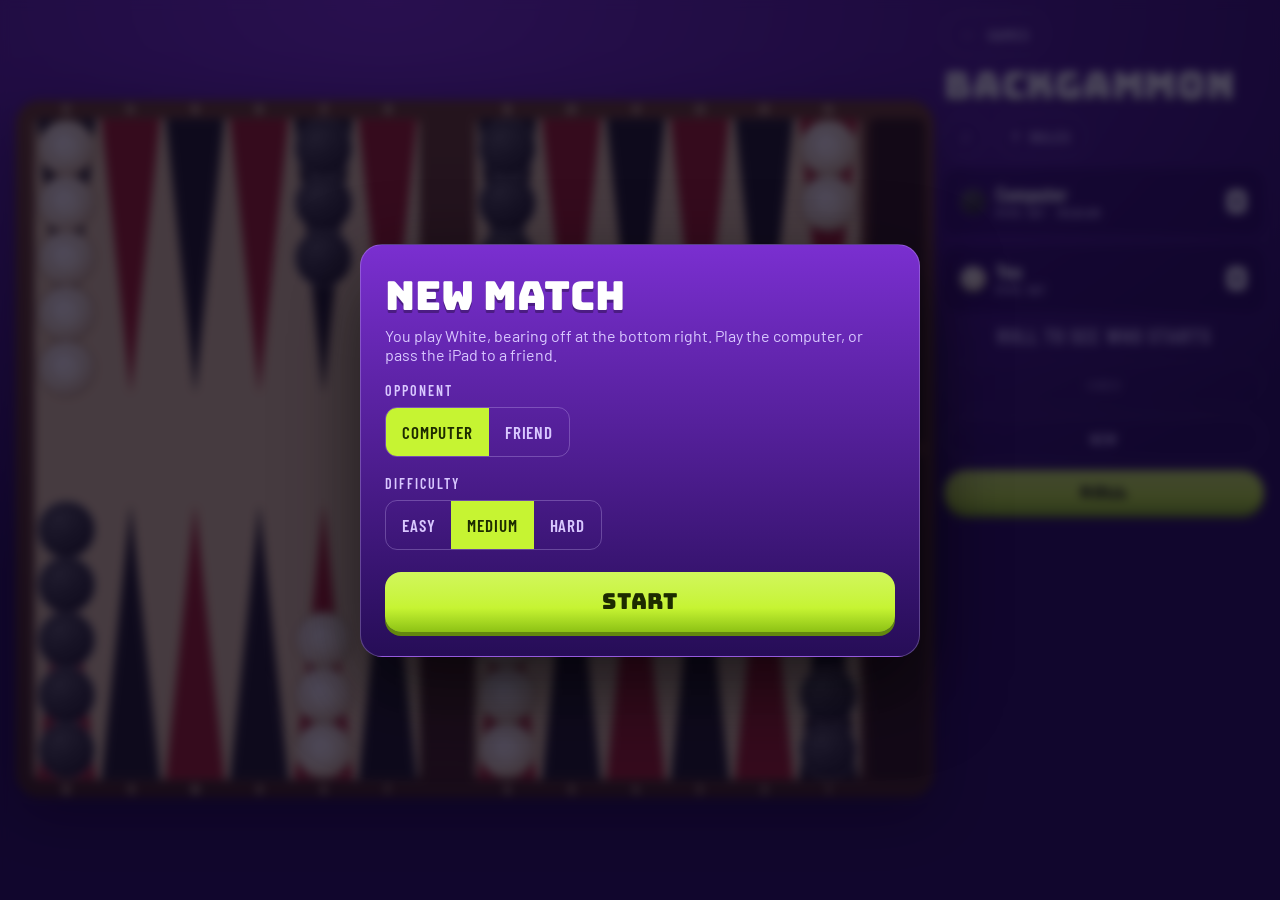
==== commit 3ed689c6: "Use classic board and piece colors for Checkers and Backgammon Checkers: red and black squares in a " ====
--- a/games/backgammon/index.html
+++ b/games/backgammon/index.html
@@ -37,8 +37,8 @@
   .actions{flex-direction:column;justify-content:flex-start}
   .actions .btn,.actions #btnMain{flex:none;max-width:none}
 }
-.swatch.w{background:radial-gradient(circle at 40% 35%,#fff,#f5e6c8 70%,#c9a978)}
-.swatch.k{background:radial-gradient(circle at 40% 35%,#6b4fb0,#33215c 70%,#160b33)}
+.swatch.w{background:radial-gradient(circle at 40% 35%,#fffdf6,#efe2c4 70%,#bfa47a)}
+.swatch.k{background:radial-gradient(circle at 40% 35%,#5a5a5a,#222 70%,#000);box-shadow:inset 0 0 0 1.5px rgba(255,255,255,.3)}
 
 /* SVG pieces */
 .hl{animation:pulse 1s ease-in-out infinite}
@@ -356,16 +356,16 @@
 const svg = $('svg');
 const PIPS = {1: [[0, 0]], 2: [[-1, -1], [1, 1]], 3: [[-1, -1], [0, 0], [1, 1]], 4: [[-1, -1], [1, -1], [-1, 1], [1, 1]], 5: [[-1, -1], [1, -1], [0, 0], [-1, 1], [1, 1]], 6: [[-1, -1], [1, -1], [-1, 0], [1, 0], [-1, 1], [1, 1]]};
 function checker(side, x, y, cls){
-  const f = side === 0 ? 'url(#cw)' : 'url(#ck)', st = side === 0 ? '#b8956a' : '#12082b', ring = side === 0 ? 'rgba(170,130,80,.45)' : 'rgba(140,110,220,.45)';
+  const f = side === 0 ? 'url(#cw)' : 'url(#ck)', st = side === 0 ? '#a8885a' : '#6b6b6b', ring = side === 0 ? 'rgba(160,120,70,.45)' : 'rgba(255,255,255,.18)';
   return `<g transform="translate(${x},${y})" class="${cls || ''}"><circle r="${R}" fill="${f}" stroke="${st}" stroke-width="2.5"/><circle r="${R * .62}" fill="none" stroke="${ring}" stroke-width="2.5"/></g>`;
 }
 function slab(side, x, y){
-  return `<rect x="${x - 25}" y="${y - 9}" width="50" height="17" rx="5" fill="${side === 0 ? '#fff4e0' : '#3b2569'}" stroke="${side === 0 ? '#b8956a' : '#12082b'}" stroke-width="2"/>`;
+  return `<rect x="${x - 25}" y="${y - 9}" width="50" height="17" rx="5" fill="${side === 0 ? '#f6ecd6' : '#222'}" stroke="${side === 0 ? '#a8885a' : '#6b6b6b'}" stroke-width="2"/>`;
 }
 function die(x, y, v, used, size){
   const s = size || 56, h = s / 2;
-  let out = `<g transform="translate(${x},${y})" opacity="${used ? .3 : 1}"><rect x="${-h}" y="${-h + 4}" width="${s}" height="${s}" rx="${s * .2}" fill="#5e8a00"/><rect x="${-h}" y="${-h}" width="${s}" height="${s}" rx="${s * .2}" fill="url(#dg)" stroke="#5e8a00" stroke-width="1.5"/>`;
-  for (const [a, b] of PIPS[v]) out += `<circle cx="${a * s * .27}" cy="${b * s * .27}" r="${s * .09}" fill="#22113f"/>`;
+  let out = `<g transform="translate(${x},${y})" opacity="${used ? .3 : 1}"><rect x="${-h}" y="${-h + 4}" width="${s}" height="${s}" rx="${s * .2}" fill="#a89270"/><rect x="${-h}" y="${-h}" width="${s}" height="${s}" rx="${s * .2}" fill="url(#dg)" stroke="#a89270" stroke-width="1.5"/>`;
+  for (const [a, b] of PIPS[v]) out += `<circle cx="${a * s * .27}" cy="${b * s * .27}" r="${s * .09}" fill="#1a1a1a"/>`;
   return out + '</g>';
 }
 function isHidden(loc, side, i){ return hidden.some(h => h.loc === loc && h.side === side && h.i === i); }
@@ -378,25 +378,25 @@
   const sources = new Set(lg.map(m => m.from));
   const dests = new Set(sel !== null ? lg.filter(m => m.from === sel).map(m => m.to) : []);
   let o = `<defs>
-    <radialGradient id="cw" cx="40%" cy="35%" r="70%"><stop offset="0" stop-color="#ffffff"/><stop offset=".7" stop-color="#f7ead0"/><stop offset="1" stop-color="#d8bb8e"/></radialGradient>
-    <radialGradient id="ck" cx="40%" cy="35%" r="70%"><stop offset="0" stop-color="#7a5cc4"/><stop offset=".7" stop-color="#3b2569"/><stop offset="1" stop-color="#1c0f3d"/></radialGradient>
-    <linearGradient id="dg" x1="0" y1="0" x2="1" y2="1"><stop offset="0" stop-color="#eaff9a"/><stop offset=".6" stop-color="#c6f432"/><stop offset="1" stop-color="#9fd11c"/></linearGradient>
-    <linearGradient id="fr" x1="0" y1="0" x2="0" y2="1"><stop offset="0" stop-color="#4a1d96"/><stop offset="1" stop-color="#2a0f60"/></linearGradient>
+    <radialGradient id="cw" cx="40%" cy="35%" r="70%"><stop offset="0" stop-color="#fffdf6"/><stop offset=".7" stop-color="#efe2c4"/><stop offset="1" stop-color="#cdb084"/></radialGradient>
+    <radialGradient id="ck" cx="40%" cy="35%" r="70%"><stop offset="0" stop-color="#5a5a5a"/><stop offset=".7" stop-color="#262626"/><stop offset="1" stop-color="#0a0a0a"/></radialGradient>
+    <linearGradient id="dg" x1="0" y1="0" x2="1" y2="1"><stop offset="0" stop-color="#ffffff"/><stop offset=".6" stop-color="#f7f0e0"/><stop offset="1" stop-color="#e2d5b8"/></linearGradient>
+    <linearGradient id="fr" x1="0" y1="0" x2="0" y2="1"><stop offset="0" stop-color="#6b3f1f"/><stop offset="1" stop-color="#3e220e"/></linearGradient>
   </defs>`;
   o += `<g transform="${portrait ? `translate(${H},0) rotate(90)` : ''}">`;
   o += `<rect x="0" y="0" width="${W}" height="${H}" rx="26" fill="url(#fr)"/>`;
-  o += `<rect x="20" y="20" width="420" height="720" rx="6" fill="#fff3dc"/><rect x="500" y="20" width="420" height="720" rx="6" fill="#fff3dc"/>`;
-  o += `<rect x="930" y="20" width="60" height="355" rx="8" fill="#1d0947"/><rect x="930" y="385" width="60" height="355" rx="8" fill="#1d0947"/>`;
+  o += `<rect x="20" y="20" width="420" height="720" rx="6" fill="#e3c99a"/><rect x="500" y="20" width="420" height="720" rx="6" fill="#e3c99a"/>`;
+  o += `<rect x="930" y="20" width="60" height="355" rx="8" fill="#2c1808"/><rect x="930" y="385" width="60" height="355" rx="8" fill="#2c1808"/>`;
   // points
   for (let p = 1; p <= 24; p++){
-    const x = colX(pointCol(p)), top = isTop(p), col = (pointCol(p) + (top ? 0 : 1)) % 2 ? '#ff4f8b' : '#1fb5b5';
+    const x = colX(pointCol(p)), top = isTop(p), col = (pointCol(p) + (top ? 0 : 1)) % 2 ? '#a51d1d' : '#1c1c1c';
     const tip = top ? 20 + 300 : 740 - 300, base = top ? 20 : 740;
     o += `<polygon points="${x + 3},${base} ${x + 67},${base} ${x + 35},${tip}" fill="${col}"/>`;
-    if (dests.has(p)) o += `<polygon class="hl" points="${x + 3},${base} ${x + 67},${base} ${x + 35},${tip}" fill="#c6f432" opacity=".85"/>`;
+    if (dests.has(p)) o += `<polygon class="hl" points="${x + 3},${base} ${x + 67},${base} ${x + 35},${tip}" fill="#ffd23f" opacity=".8"/>`;
     const ly = top ? 12 : 752, lx = x + 35;
-    o += `<text x="${lx}" y="${ly}" font-size="13" font-family="Barlow Condensed, sans-serif" font-weight="700" fill="#cdb6ff" text-anchor="middle" dominant-baseline="middle"${portrait ? ` transform="rotate(-90 ${lx} ${ly})"` : ''}>${p}</text>`;
-  }
-  if (dests.has(OFF)) o += `<rect class="hl" x="930" y="${S.turn === 0 ? 385 : 20}" width="60" height="355" rx="8" fill="#c6f432" opacity=".7"/>`;
+    o += `<text x="${lx}" y="${ly}" font-size="13" font-family="Barlow Condensed, sans-serif" font-weight="700" fill="#e8cfa6" text-anchor="middle" dominant-baseline="middle"${portrait ? ` transform="rotate(-90 ${lx} ${ly})"` : ''}>${p}</text>`;
+  }
+  if (dests.has(OFF)) o += `<rect class="hl" x="930" y="${S.turn === 0 ? 385 : 20}" width="60" height="355" rx="8" fill="#ffd23f" opacity=".7"/>`;
   // checkers on points
   for (let p = 1; p <= 24; p++){
     const v = S.st.pts[p]; if (!v) continue;
@@ -406,9 +406,9 @@
       const {x, y} = slot(p, side, i, n);
       const topOne = i === n - 1;
       o += checker(side, x, y);
-      if (topOne && sel === p) o += `<circle cx="${x}" cy="${y}" r="${R + 3}" fill="none" stroke="#c6f432" stroke-width="7"/>`;
-      else if (topOne && sources.has(p) && !isCpu(S.turn)) o += `<circle class="hl" cx="${x}" cy="${y}" r="${R + 1}" fill="none" stroke="#c6f432" stroke-width="5"/>`;
-      if (topOne && n > 5) o += `<text x="${x}" y="${y + 1}" font-size="26" font-family="Bungee, sans-serif" fill="${side === 0 ? '#3a1478' : '#fff'}" text-anchor="middle" dominant-baseline="middle"${portrait ? ` transform="rotate(-90 ${x} ${y})"` : ''}>${n}</text>`;
+      if (topOne && sel === p) o += `<circle cx="${x}" cy="${y}" r="${R + 3}" fill="none" stroke="#ffd23f" stroke-width="7"/>`;
+      else if (topOne && sources.has(p) && !isCpu(S.turn)) o += `<circle class="hl" cx="${x}" cy="${y}" r="${R + 1}" fill="none" stroke="#ffd23f" stroke-width="5"/>`;
+      if (topOne && n > 5) o += `<text x="${x}" y="${y + 1}" font-size="26" font-family="Bungee, sans-serif" fill="${side === 0 ? '#222' : '#fff'}" text-anchor="middle" dominant-baseline="middle"${portrait ? ` transform="rotate(-90 ${x} ${y})"` : ''}>${n}</text>`;
     }
   }
   // bar
@@ -418,8 +418,8 @@
       if (isHidden(BAR, side, i)) continue;
       const {x, y} = slot(BAR, side, i, n);
       o += checker(side, x, y);
-      if (i === n - 1 && sel === BAR && S.turn === side) o += `<circle cx="${x}" cy="${y}" r="${R + 3}" fill="none" stroke="#c6f432" stroke-width="7"/>`;
-      else if (i === n - 1 && sources.has(BAR) && S.turn === side && !isCpu(side)) o += `<circle class="hl" cx="${x}" cy="${y}" r="${R + 1}" fill="none" stroke="#c6f432" stroke-width="5"/>`;
+      if (i === n - 1 && sel === BAR && S.turn === side) o += `<circle cx="${x}" cy="${y}" r="${R + 3}" fill="none" stroke="#ffd23f" stroke-width="7"/>`;
+      else if (i === n - 1 && sources.has(BAR) && S.turn === side && !isCpu(side)) o += `<circle class="hl" cx="${x}" cy="${y}" r="${R + 1}" fill="none" stroke="#ffd23f" stroke-width="5"/>`;
     }
     const m = S.st.off[side];
     for (let i = 0; i < m; i++){ if (isHidden(OFF, side, i)) continue; const {x, y} = slot(OFF, side, i, m); o += slab(side, x, y); }
@@ -637,7 +637,7 @@
   $('overSub').textContent = kind + ' · ' + pts + (pts === 1 ? ' point' : ' points') + '. Match: ' + n[0] + ' ' + S.score[0] + ' – ' + S.score[1] + ' ' + n[1] + '.';
   setTimeout(() => {
     $('overBox').hidden = false;
-    if (cpuWon) sound.bad(); else { sound.win(); confetti(['#c6f432', '#ff4f8b', '#1fb5b5', '#fff3dc', '#7a5cc4']); }
+    if (cpuWon) sound.bad(); else { sound.win(); confetti(['#a51d1d', '#f6ecd6', '#222222', '#e3c99a', '#c6f432']); }
   }, 600);
 }
 
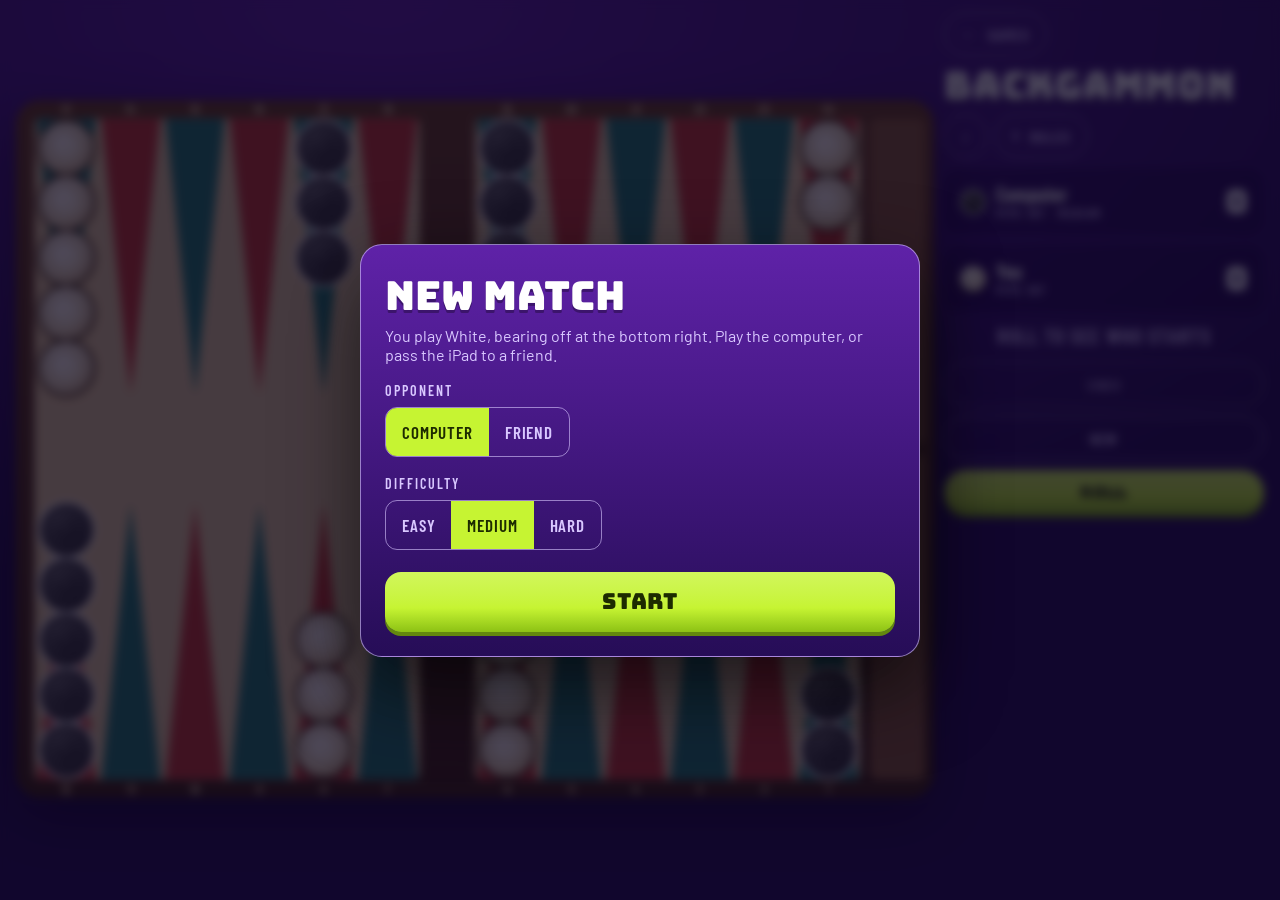
==== commit 3ddbcc87: "Improve colour contrast across all games and the home screen Avoid dark-on-dark and light-on-light p" ====
--- a/games/backgammon/index.html
+++ b/games/backgammon/index.html
@@ -13,8 +13,8 @@
 /* Layout: portrait = top bar, player cards, status, board (turned sideways so it fills a tall screen), action row.
    Landscape = board on the left at full height, side rail on the right. */
 :root{
-  --bg1:#7a2fd0; --bg2:#260d57;
-  --muted:#d9c8ff; --panel:rgba(20,0,60,.35); --line:rgba(217,200,255,.28);
+  --bg1:#5f22a8; --bg2:#260d57;
+  --muted:#d9c8ff; --panel:rgba(20,0,60,.35); --line:rgba(217,200,255,.6);
   --accent:#c6f432; --accent-2:#8dc214; --accent-ink:#1d2b00;
 }
 .page{height:100%;display:grid;gap:10px;
@@ -38,7 +38,7 @@
   .actions .btn,.actions #btnMain{flex:none;max-width:none}
 }
 .swatch.w{background:radial-gradient(circle at 40% 35%,#fffdf6,#efe2c4 70%,#bfa47a)}
-.swatch.k{background:radial-gradient(circle at 40% 35%,#5a5a5a,#222 70%,#000);box-shadow:inset 0 0 0 1.5px rgba(255,255,255,.3)}
+.swatch.k{background:radial-gradient(circle at 40% 35%,#5a5a5a,#222 70%,#000);box-shadow:inset 0 0 0 2px rgba(255,255,255,.85)}
 
 /* SVG pieces */
 .hl{animation:pulse 1s ease-in-out infinite}
@@ -356,15 +356,19 @@
 const svg = $('svg');
 const PIPS = {1: [[0, 0]], 2: [[-1, -1], [1, 1]], 3: [[-1, -1], [0, 0], [1, 1]], 4: [[-1, -1], [1, -1], [-1, 1], [1, 1]], 5: [[-1, -1], [1, -1], [0, 0], [-1, 1], [1, 1]], 6: [[-1, -1], [1, -1], [-1, 0], [1, 0], [-1, 1], [1, 1]]};
 function checker(side, x, y, cls){
-  const f = side === 0 ? 'url(#cw)' : 'url(#ck)', st = side === 0 ? '#a8885a' : '#6b6b6b', ring = side === 0 ? 'rgba(160,120,70,.45)' : 'rgba(255,255,255,.18)';
-  return `<g transform="translate(${x},${y})" class="${cls || ''}"><circle r="${R}" fill="${f}" stroke="${st}" stroke-width="2.5"/><circle r="${R * .62}" fill="none" stroke="${ring}" stroke-width="2.5"/></g>`;
+  const f = side === 0 ? 'url(#cw)' : 'url(#ck)', st = side === 0 ? '#4a3418' : '#f2f2f2', ring = side === 0 ? 'rgba(160,120,70,.45)' : 'rgba(255,255,255,.35)';
+  return `<g transform="translate(${x},${y})" class="${cls || ''}"><circle r="${R}" fill="${f}" stroke="${st}" stroke-width="3.5"/><circle r="${R * .62}" fill="none" stroke="${ring}" stroke-width="2.5"/></g>`;
+}
+/* Yellow over a dark outline, so the ring shows on ivory checkers and the tan field as well as on dark ones. */
+function ring(x, y, r, w, cls){
+  return `<g${cls ? ` class="${cls}"` : ''} fill="none"><circle cx="${x}" cy="${y}" r="${r}" stroke="#111" stroke-width="${w + 4}"/><circle cx="${x}" cy="${y}" r="${r}" stroke="#ffd23f" stroke-width="${w}"/></g>`;
 }
 function slab(side, x, y){
-  return `<rect x="${x - 25}" y="${y - 9}" width="50" height="17" rx="5" fill="${side === 0 ? '#f6ecd6' : '#222'}" stroke="${side === 0 ? '#a8885a' : '#6b6b6b'}" stroke-width="2"/>`;
+  return `<rect x="${x - 25}" y="${y - 9}" width="50" height="17" rx="5" fill="${side === 0 ? '#f6ecd6' : '#222'}" stroke="${side === 0 ? '#4a3418' : '#f2f2f2'}" stroke-width="2"/>`;
 }
 function die(x, y, v, used, size){
   const s = size || 56, h = s / 2;
-  let out = `<g transform="translate(${x},${y})" opacity="${used ? .3 : 1}"><rect x="${-h}" y="${-h + 4}" width="${s}" height="${s}" rx="${s * .2}" fill="#a89270"/><rect x="${-h}" y="${-h}" width="${s}" height="${s}" rx="${s * .2}" fill="url(#dg)" stroke="#a89270" stroke-width="1.5"/>`;
+  let out = `<g transform="translate(${x},${y})" opacity="${used ? .3 : 1}"><rect x="${-h}" y="${-h + 4}" width="${s}" height="${s}" rx="${s * .2}" fill="#a89270"/><rect x="${-h}" y="${-h}" width="${s}" height="${s}" rx="${s * .2}" fill="url(#dg)" stroke="#4a3418" stroke-width="2"/>`;
   for (const [a, b] of PIPS[v]) out += `<circle cx="${a * s * .27}" cy="${b * s * .27}" r="${s * .09}" fill="#1a1a1a"/>`;
   return out + '</g>';
 }
@@ -386,17 +390,17 @@
   o += `<g transform="${portrait ? `translate(${H},0) rotate(90)` : ''}">`;
   o += `<rect x="0" y="0" width="${W}" height="${H}" rx="26" fill="url(#fr)"/>`;
   o += `<rect x="20" y="20" width="420" height="720" rx="6" fill="#e3c99a"/><rect x="500" y="20" width="420" height="720" rx="6" fill="#e3c99a"/>`;
-  o += `<rect x="930" y="20" width="60" height="355" rx="8" fill="#2c1808"/><rect x="930" y="385" width="60" height="355" rx="8" fill="#2c1808"/>`;
+  o += `<rect x="930" y="20" width="60" height="355" rx="8" fill="#8a5a32"/><rect x="930" y="385" width="60" height="355" rx="8" fill="#8a5a32"/>`;
   // points
   for (let p = 1; p <= 24; p++){
-    const x = colX(pointCol(p)), top = isTop(p), col = (pointCol(p) + (top ? 0 : 1)) % 2 ? '#a51d1d' : '#1c1c1c';
+    const x = colX(pointCol(p)), top = isTop(p), col = (pointCol(p) + (top ? 0 : 1)) % 2 ? '#c8372d' : '#1f7a6d';
     const tip = top ? 20 + 300 : 740 - 300, base = top ? 20 : 740;
     o += `<polygon points="${x + 3},${base} ${x + 67},${base} ${x + 35},${tip}" fill="${col}"/>`;
-    if (dests.has(p)) o += `<polygon class="hl" points="${x + 3},${base} ${x + 67},${base} ${x + 35},${tip}" fill="#ffd23f" opacity=".8"/>`;
+    if (dests.has(p)) o += `<polygon class="hl" points="${x + 3},${base} ${x + 67},${base} ${x + 35},${tip}" fill="#ffd23f" stroke="#111" stroke-width="3" opacity=".85"/>`;
     const ly = top ? 12 : 752, lx = x + 35;
     o += `<text x="${lx}" y="${ly}" font-size="13" font-family="Barlow Condensed, sans-serif" font-weight="700" fill="#e8cfa6" text-anchor="middle" dominant-baseline="middle"${portrait ? ` transform="rotate(-90 ${lx} ${ly})"` : ''}>${p}</text>`;
   }
-  if (dests.has(OFF)) o += `<rect class="hl" x="930" y="${S.turn === 0 ? 385 : 20}" width="60" height="355" rx="8" fill="#ffd23f" opacity=".7"/>`;
+  if (dests.has(OFF)) o += `<rect class="hl" x="930" y="${S.turn === 0 ? 385 : 20}" width="60" height="355" rx="8" fill="#ffd23f" stroke="#111" stroke-width="3" opacity=".85"/>`;
   // checkers on points
   for (let p = 1; p <= 24; p++){
     const v = S.st.pts[p]; if (!v) continue;
@@ -406,8 +410,8 @@
       const {x, y} = slot(p, side, i, n);
       const topOne = i === n - 1;
       o += checker(side, x, y);
-      if (topOne && sel === p) o += `<circle cx="${x}" cy="${y}" r="${R + 3}" fill="none" stroke="#ffd23f" stroke-width="7"/>`;
-      else if (topOne && sources.has(p) && !isCpu(S.turn)) o += `<circle class="hl" cx="${x}" cy="${y}" r="${R + 1}" fill="none" stroke="#ffd23f" stroke-width="5"/>`;
+      if (topOne && sel === p) o += ring(x, y, R + 3, 7);
+      else if (topOne && sources.has(p) && !isCpu(S.turn)) o += ring(x, y, R + 1, 5, 'hl');
       if (topOne && n > 5) o += `<text x="${x}" y="${y + 1}" font-size="26" font-family="Bungee, sans-serif" fill="${side === 0 ? '#222' : '#fff'}" text-anchor="middle" dominant-baseline="middle"${portrait ? ` transform="rotate(-90 ${x} ${y})"` : ''}>${n}</text>`;
     }
   }
@@ -418,8 +422,8 @@
       if (isHidden(BAR, side, i)) continue;
       const {x, y} = slot(BAR, side, i, n);
       o += checker(side, x, y);
-      if (i === n - 1 && sel === BAR && S.turn === side) o += `<circle cx="${x}" cy="${y}" r="${R + 3}" fill="none" stroke="#ffd23f" stroke-width="7"/>`;
-      else if (i === n - 1 && sources.has(BAR) && S.turn === side && !isCpu(side)) o += `<circle class="hl" cx="${x}" cy="${y}" r="${R + 1}" fill="none" stroke="#ffd23f" stroke-width="5"/>`;
+      if (i === n - 1 && sel === BAR && S.turn === side) o += ring(x, y, R + 3, 7);
+      else if (i === n - 1 && sources.has(BAR) && S.turn === side && !isCpu(side)) o += ring(x, y, R + 1, 5, 'hl');
     }
     const m = S.st.off[side];
     for (let i = 0; i < m; i++){ if (isHidden(OFF, side, i)) continue; const {x, y} = slot(OFF, side, i, m); o += slab(side, x, y); }
@@ -637,7 +641,7 @@
   $('overSub').textContent = kind + ' · ' + pts + (pts === 1 ? ' point' : ' points') + '. Match: ' + n[0] + ' ' + S.score[0] + ' – ' + S.score[1] + ' ' + n[1] + '.';
   setTimeout(() => {
     $('overBox').hidden = false;
-    if (cpuWon) sound.bad(); else { sound.win(); confetti(['#a51d1d', '#f6ecd6', '#222222', '#e3c99a', '#c6f432']); }
+    if (cpuWon) sound.bad(); else { sound.win(); confetti(['#c8372d', '#f6ecd6', '#1f7a6d', '#e3c99a', '#c6f432']); }
   }, 600);
 }
 
--- a/assets/kit.css
+++ b/assets/kit.css
@@ -6,7 +6,7 @@
   color-scheme: dark;
   --bg1:#3a1f7a; --bg2:#1c0f45;
   --ink:#ffffff; --muted:#cbbef0;
-  --panel:rgba(255,255,255,.08); --line:rgba(255,255,255,.18);
+  --panel:rgba(255,255,255,.08); --line:rgba(255,255,255,.5);
   --accent:#ffd23f; --accent-2:#e0a800; --accent-ink:#2a1500;
   --bad:#ff6b6b;
   --f-display:"Bungee","Impact","Arial Black",sans-serif;
@@ -42,13 +42,14 @@
   text-decoration:none;transition:transform .08s ease, background .15s ease, opacity .15s ease;
 }
 .btn:active:not(:disabled){transform:translateY(1px);background:rgba(0,0,0,.2)}
-.btn:disabled{opacity:.4;cursor:default}
-.btn.snd.off{text-decoration:line-through;opacity:.6}
+.btn:disabled{opacity:.65;cursor:default}
+.btn.snd.off{text-decoration:line-through;opacity:.8}
 .btn.primary{
   background:linear-gradient(180deg, color-mix(in srgb, var(--accent) 80%, #fff), var(--accent) 60%, var(--accent-2));
   color:var(--accent-ink);border:none;box-shadow:0 4px 0 color-mix(in srgb, var(--accent-2) 70%, #000);
   font-family:var(--f-display);font-weight:400;letter-spacing:.03em;
 }
+.btn.primary:disabled{background:var(--panel);color:var(--muted);box-shadow:inset 0 0 0 2px var(--line);opacity:1}
 .btn.big{min-height:60px;font-size:22px;border-radius:var(--r);padding:10px 22px;width:100%}
 
 /* Player cards */
@@ -97,6 +98,7 @@
 .callout{
   position:fixed;left:50%;top:42%;translate:-50% -50%;z-index:30;pointer-events:none;opacity:0;
   font-family:var(--f-display);font-size:clamp(32px,9vmin,84px);color:var(--accent);white-space:nowrap;
+  padding:.1em .45em;border-radius:.35em;background:rgba(12,8,28,.9);
   text-shadow:0 4px 0 rgba(0,0,0,.45),0 0 24px rgba(0,0,0,.3);
 }
 .callout.show{animation:callout 1.3s ease forwards}
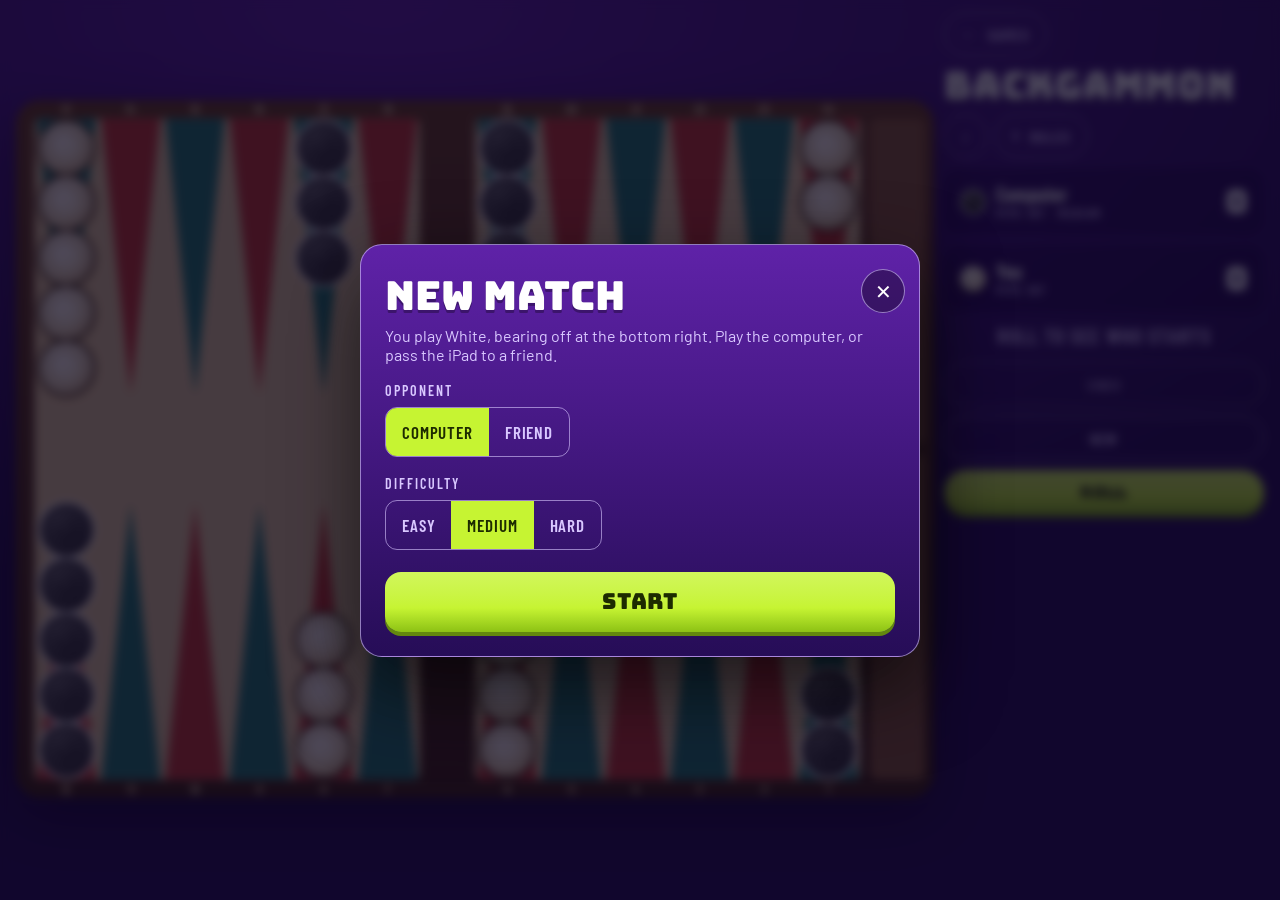
==== commit 8396f899: "Add a close button to the New game sheet Tapping the narrow edge around the sheet was the only way o" ====
--- a/games/backgammon/index.html
+++ b/games/backgammon/index.html
@@ -112,6 +112,7 @@
     <p class="sub" id="overSub"></p>
     <button class="btn primary big go" id="btnNext" type="button">NEXT GAME</button>
     <button class="btn go" id="btnChange" type="button" style="width:100%">New match</button>
+    <a class="btn go" href="../../index.html" style="width:100%">Home</a>
   </div>
 </div>
 
@@ -686,6 +687,7 @@
 $('btnNext').addEventListener('click', nextGame);
 $('btnChange').addEventListener('click', () => { $('overBox').hidden = true; stopConfetti(); syncSetup(); $('setup').hidden = false; });
 ['setup', 'rulesBox'].forEach(id => $(id).addEventListener('click', e => { if (e.target.id === id && S) $(id).hidden = true; }));
+Kit.sheetClose($('setup'), () => !!(S));
 Kit.soundButton($('btnSound'));
 const syncers = [
   seg($('segMode'), () => cfg.mode, v => { cfg.mode = v; $('levelWrap').hidden = v !== 'cpu'; }),
--- a/assets/kit.css
+++ b/assets/kit.css
@@ -115,9 +115,20 @@
   .pcard .swatch{width:22px;height:22px}
 }
 
+/* Close button in a sheet's corner; sticky so it stays reachable while a long sheet scrolls */
+.sheetX{position:sticky;top:0;float:right;z-index:2;width:44px;height:44px;margin:-10px -10px 0 10px;padding:0;border-radius:50%;
+  border:1.5px solid var(--line);background:rgba(0,0,0,.35);color:var(--ink);font-size:20px;line-height:1;display:grid;place-items:center;cursor:pointer}
+.sheetX:active{background:rgba(0,0,0,.55)}
+
 #confetti{position:fixed;inset:0;width:100%;height:100%;pointer-events:none;z-index:45}
 
 @media (prefers-reduced-motion: reduce){
   .sheet,.callout.show{animation:none}
   .callout.show{opacity:1}
 }
+
+/* Browsers without color-mix (Safari before 16.2) */
+@supports not (color:color-mix(in srgb,red,blue)){
+  .btn.primary{background:linear-gradient(180deg,var(--accent),var(--accent) 60%,var(--accent-2));box-shadow:0 4px 0 var(--accent-2)}
+  .pcard.on{background:rgba(255,255,255,.14)}
+}
